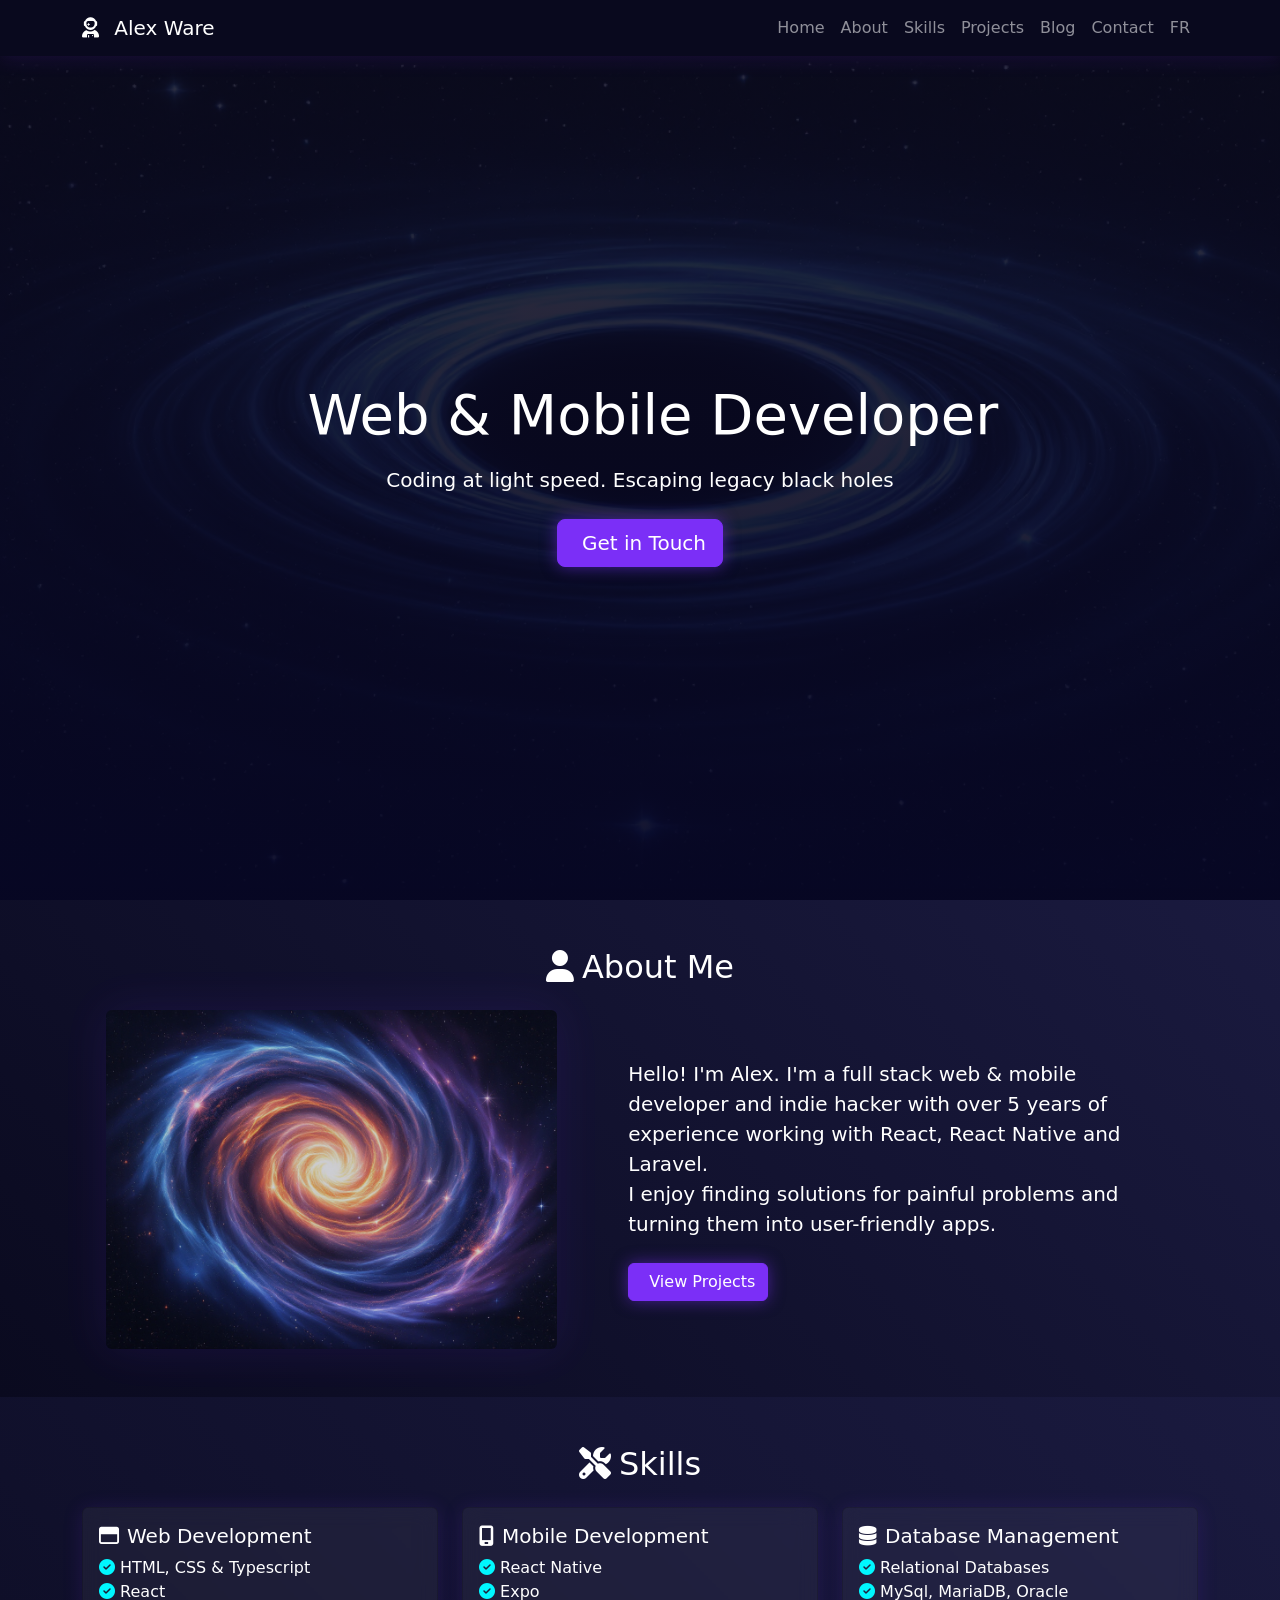
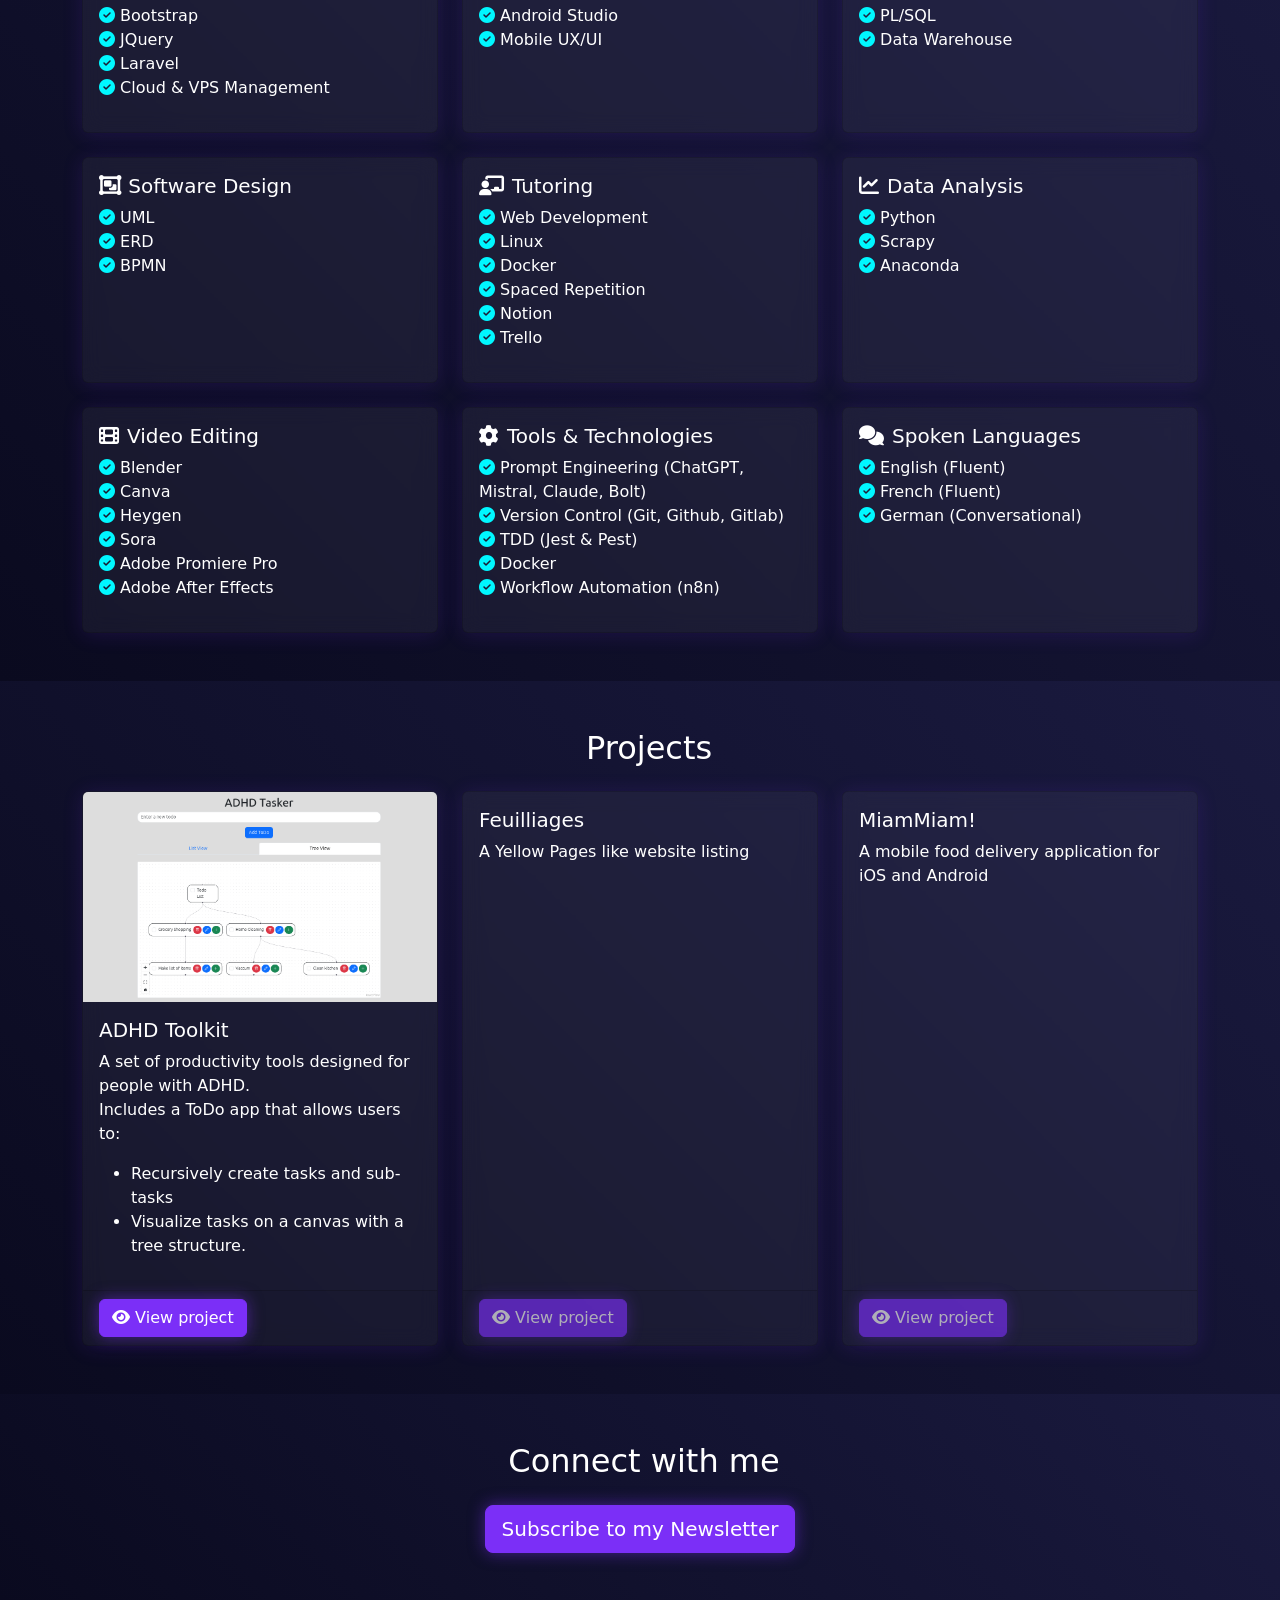
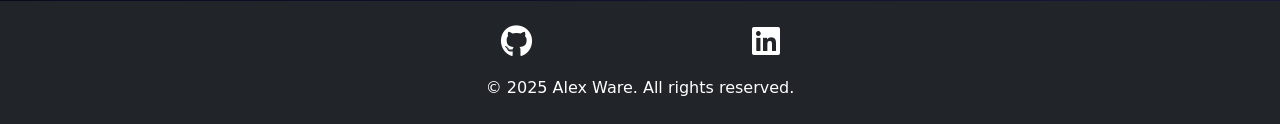
==== index.html @ 747a5944 "First Commit" ====
<!DOCTYPE html>
<html lang="en">
<head>
  <meta charset="UTF-8" />
  <meta name="viewport" content="width=device-width, initial-scale=1.0" />
  <title>Alex Ware Portfolio</title>
  <link rel="stylesheet" href="styles.css" />
</head>
<body>
  <!-- Navigation -->
  <nav class="navbar navbar-expand-lg navbar-dark fixed-top">
    <div class="container">
      <a class="navbar-brand" href="#">
        <i class="fa-solid fa-user-astronaut me-2"></i>
        Alex Ware
      </a>
      <button class="navbar-toggler" type="button" data-bs-toggle="collapse" data-bs-target="#navbarNav">
        <span class="navbar-toggler-icon"></span>
      </button>
      <div class="collapse navbar-collapse" id="navbarNav">
        <ul class="navbar-nav ms-auto">
          <li class="nav-item">
            <a class="nav-link" href="#home">Home</a>
          </li>
          <li class="nav-item">
            <a class="nav-link" href="#about">About</a>
          </li>
          <li class="nav-item">
            <a class="nav-link" href="#skills">Skills</a>
          </li>
          <li class="nav-item">
            <a class="nav-link" href="#projects">Projects</a>
          </li>
          <li class="nav-item">
            <a class="nav-link" target="_blank" href="https://medium.com/@alexware9">Blog</a>
          </li>
          <li class="nav-item">
            <a class="nav-link" href="#contact">Contact</a>
          </li>
          <li class="nav-item">
            <a class="nav-link" href="index.fr.html">FR</a>
          </li>
        </ul>
      </div>
    </div>
  </nav>

  <!-- Hero Section -->
  <section id="home" class="hero d-flex align-items-center">
    <div class="container text-center">
      <h1 class="display-4 mb-3">
        <i class="fa fa-rocket-takeoff me-2"></i>
        Web & Mobile Developer
      </h1>
      <p class="lead mb-4">Coding at light speed. Escaping legacy black holes</p>
      <a href="#contact" class="btn btn-primary btn-lg">
        <i class="fa fa-envelope-paper me-2"></i>Get in Touch
      </a>
    </div>
  </section>

  <!-- About Section -->
  <section id="about" class="py-5">
    <div class="container">
      <h2 class="text-center mb-4">
        <i class="fa fa-user me-2"></i>About Me
      </h2>
      <div class="row justify-content-around align-items-center">
        <div class="col-md-5">
          <img src="./assets/images/galaxy.jpg" alt="Profile" class="img-fluid rounded profile-image">
        </div>
        <div class="col-md-6">
          <p class="lead">
            Hello! I'm Alex. I'm a full stack web & mobile developer and indie hacker with over 5 years of experience working with
            React, React Native and Laravel.
          </br>
            I enjoy finding solutions for painful problems and turning them into user-friendly apps.
          </p>
          <div class="mt-4">
            <!-- <a href="#" class="btn btn-outline-primary me-2">
              <i class="fa fa-file-earmark-text me-2"></i>Download CV
            </a> -->
            <a href="#projects" class="btn btn-primary">
              <i class="fa fa-collection me-2"></i>View Projects
            </a>
          </div>
        </div>
      </div>
    </div>
  </section>

  <!-- Skills Section -->
  <section id="skills" class="py-5">
    <div class="container">
      <h2 class="text-center mb-4">
        <i class="fa fa-tools me-2"></i>Skills
      </h2>
      <div class="row g-4">
        <div class="col-md-4">
          <div class="card h-100">
            <div class="card-body">
              <h5 class="card-title">
                <i class="fa-regular fa-window-maximize me-2"></i>Web Development
              </h5>
              <ul class="list-unstyled">
                <li><i class="fa fa-check-circle"></i> HTML, CSS & Typescript</li>
                <li><i class="fa fa-check-circle"></i> React</li>
                <li><i class="fa fa-check-circle"></i> Bootstrap</li>
                <li><i class="fa fa-check-circle"></i> JQuery</li>
                <li><i class="fa fa-check-circle"></i> Laravel</li>
                <li><i class="fa fa-check-circle"></i> Cloud & VPS Management</li>
              </ul>
            </div>
          </div>
        </div>
        <div class="col-md-4">
          <div class="card h-100">
            <div class="card-body">
              <h5 class="card-title">
                <i class="fa fa-mobile-screen me-2"></i>Mobile Development
              </h5>
              <ul class="list-unstyled">
                <li><i class="fa fa-check-circle"></i> React Native</li>
                <li><i class="fa fa-check-circle"></i> Expo</li>
                <li><i class="fa fa-check-circle"></i> Android Studio</li>
                <li><i class="fa fa-check-circle"></i> Mobile UX/UI</li>
              </ul>
            </div>
          </div>
        </div>
        <div class="col-md-4">
          <div class="card h-100">
            <div class="card-body">
              <h5 class="card-title">
                <i class="fa fa-database me-2"></i>Database Management
              </h5>
              <ul class="list-unstyled">
                <li><i class="fa fa-check-circle"></i> Relational Databases</li>
                <li><i class="fa fa-check-circle"></i> MySql, MariaDB, Oracle</li>
                <li><i class="fa fa-check-circle"></i> PL/SQL</li>
                <li><i class="fa fa-check-circle"></i> Data Warehouse</li>
              </ul>
            </div>
          </div>
        </div>
        <div class="col-md-4">
          <div class="card h-100">
            <div class="card-body">
              <h5 class="card-title">
                <i class="fa fa-object-group" aria-hidden="true"></i> Software Design
              </h5>
              <ul class="list-unstyled">
                <li><i class="fa fa-check-circle"></i> UML</li>
                <li><i class="fa fa-check-circle"></i> ERD</li>
                <li><i class="fa fa-check-circle"></i> BPMN</li>
              </ul>
            </div>
          </div>
        </div>
        <div class="col-md-4">
          <div class="card h-100">
            <div class="card-body">
              <h5 class="card-title">
                <i class="fa fa-chalkboard-user me-2"></i>Tutoring
              </h5>
              <ul class="list-unstyled">
                <li><i class="fa fa-check-circle"></i> Web Development</li>
                <li><i class="fa fa-check-circle"></i> Linux</li>
                <li><i class="fa fa-check-circle"></i> Docker</li>
                <li><i class="fa fa-check-circle"></i> Spaced Repetition</li> 
                <li><i class="fa fa-check-circle"></i> Notion</li>
                <li><i class="fa fa-check-circle"></i> Trello</li>
              </ul>
            </div>
          </div>
        </div>
        <div class="col-md-4">
          <div class="card h-100">
            <div class="card-body">
              <h5 class="card-title">
                <i class="fa fa-chart-line me-2"></i>Data Analysis
              </h5>
              <ul class="list-unstyled">
                <li><i class="fa fa-check-circle"></i> Python</li>
                <li><i class="fa fa-check-circle"></i> Scrapy</li>
                <li><i class="fa fa-check-circle"></i> Anaconda</li>
              </ul>
            </div>
          </div>
        </div>
        <div class="col-md-4">
          <div class="card h-100">
            <div class="card-body">
              <h5 class="card-title">
                <i class="fa fa-film me-2"></i>Video Editing
              </h5>
              <ul class="list-unstyled">
                <li><i class="fa fa-check-circle"></i> Blender</li>
                <li><i class="fa fa-check-circle"></i> Canva</li>
                <li><i class="fa fa-check-circle"></i> Heygen</li>
                <li><i class="fa fa-check-circle"></i> Sora</li>
                <li><i class="fa fa-check-circle"></i> Adobe Promiere Pro</li>
                <li><i class="fa fa-check-circle"></i> Adobe After Effects</li>
              </ul>
            </div>
          </div>
        </div>
        <div class="col-md-4">
          <div class="card h-100">
            <div class="card-body">
              <h5 class="card-title">
                <i class="fa fa-gear me-2"></i>Tools & Technologies
              </h5>
              <ul class="list-unstyled">
                <li><i class="fa fa-check-circle"></i> Prompt Engineering (ChatGPT, Mistral, Claude, Bolt)</li>
                <li><i class="fa fa-check-circle"></i> Version Control (Git, Github, Gitlab)</li>
                <li><i class="fa fa-check-circle"></i> TDD (Jest & Pest)</li>
                <li><i class="fa fa-check-circle"></i> Docker</li>
                <li><i class="fa fa-check-circle"></i> Workflow Automation (n8n)</li>
              </ul>
            </div>
          </div>
        </div>
        <div class="col-md-4">
          <div class="card h-100">
            <div class="card-body">
              <h5 class="card-title">
                <i class="fa fa-comments me-2"></i>Spoken Languages
              </h5>
              <ul class="list-unstyled">
                <li><i class="fa fa-check-circle"></i> English (Fluent)</li>
                <li><i class="fa fa-check-circle"></i> French (Fluent)</li>
                <li><i class="fa fa-check-circle"></i> German (Conversational)</li>
              </ul>
            </div>
          </div>
        </div>
      </div>
    </div>
  </section>

  <!-- Projects -->
  <section id="projects" class="py-5">
    <div class="container">
      <h2 class="text-center mb-4">
        <i class="fa fa-kanban me-2"></i> Projects
      </h2>
      <div class="row">
        <div class="col-md-4">
          <div class="card h-100">
            <img src="./assets/images/adhdtasker.png" class="card-img-top" alt="ADHD Tasker app">
            <div class="card-body">
              <h5 class="card-title">ADHD Toolkit</h5>
              <p class="card-text">
                A set of productivity tools designed for people with ADHD. <br/>
                Includes a ToDo app that allows users to: <br/>
                <ul>
                  <li>Recursively create tasks and sub-tasks</li>
                  <li>Visualize tasks on a canvas with a tree structure.</li>
                </ul>
              </p>
            </div>
            <div class="card-footer">
              <a href="https://adhdtoolkit.app/" target="_blank" class="btn btn-primary">
                <i class="fa fa-eye"></i> View project
              </a>
            </div>
          </div>
        </div>
        <div class="col-md-4">
          <div class="card h-100">
            <!-- <img src="./assets/images/planets.jpg" class="card-img-top" alt="Project 1"> -->
            <div class="card-body">
              <h5 class="card-title">Feuilliages</h5>
              <p class="card-text">
                A Yellow Pages like website listing
              </p>
            </div>
            <div class="card-footer">
              <a href="feuillages.html" target="_blank" class="btn btn-primary disabled" aria-disabled="true">
                <i class="fa fa-eye"></i> View project
              </a>
            </div>
          </div>
        </div>
        <div class="col-md-4">
          <div class="card h-100">
            <!-- <img src="./assets/images/planets.jpg" class="card-img-top" alt="Project 2"> -->
            <div class="card-body">
              <h5 class="card-title">MiamMiam!</h5>
              <p class="card-text">
                A mobile food delivery application for iOS and Android
              </p>
            </div>
            <div class="card-footer">
              <a href="miammiam.html" target="_blank" class="btn btn-primary disabled" aria-disabled="true">
                <i class="fa fa-eye"></i> View project
              </a>
            </div>
          </div>
        </div>
      </div>
    </div>
  </section>

  <!-- Contact -->
  <section id="contact" class="py-5">
    <div class="container">
      <h2 class="text-center mb-4">
        <i class="fa fa-share-fill me-2"></i>Connect with me
      </h2>
      <div class="row justify-content-center">
        <div class="col-md-6 text-center">
          <a href="https://alex-ware.kit.com/fed20cd15d" target="_blank" class="btn btn-primary btn-lg">
            Subscribe to my Newsletter
          </a>
        </div>
      </div>
    </div>
  </section>

  <!-- Footer -->
  <footer class="bg-dark text-white py-4">
    <div class="container d-flex flex-column align-items-center text-center">
      <div class="social-links w-25 d-flex justify-content-between mb-3">
        <a href="https://github.com/alexware9" class="text-white" target="_blank"><i class="fab fa-github fa-2x"></i></a>
        <a href="https://www.linkedin.com/in/alex-d-74a234359/" class="text-white" target="_blank"><i class="fab fa-linkedin fa-2x"></i></a>
      </div>
      <p class="mb-0">© 2025 Alex Ware. All rights reserved.</p>
    </div>
  </footer>
  <script src="https://cdn.jsdelivr.net/npm/bootstrap@5.3.3/dist/js/bootstrap.bundle.min.js"></script>
</body>
</html>
---- styles.css ----
@import 'https://cdn.jsdelivr.net/npm/bootstrap@5.3.3/dist/css/bootstrap.min.css';
@import 'https://cdnjs.cloudflare.com/ajax/libs/font-awesome/6.7.2/css/all.min.css';



:root {
    --primary-color: #7b2ff7;
    --primary-hover-color: #6420d9;

    --dark-color: #0a0a1f;
    --accent-color: #00f7ff;

    --light-text-color: white;
    --dark-text-color: #333;

    --body-padding-top: 3rem;

    --space-gradient: linear-gradient(45deg, #0a0a1f, #1a1a3f);
    --card-gradient: linear-gradient(90deg, #0a0a1f, #1a1a3f);

    --box-shadow-color: rgba(123, 47, 247, 0.15);

}

body,
html {
    font-size: 100%;
    background-color: var(--dark-color);
    color: var(--light-text-color);

}

body {
    padding-top: var(--body-padding-top);
}

/* Navigation */
.navbar {
    background: rgba(10, 10, 31, 0.85);
    backdrop-filter: blur(1rem);
    box-shadow: 0 0.12rem 1.25rem var(--box-shadow-color);
}

.nav-link:hover,
.nav-link.active {
  color: var(--accent-color);
}

/* Sections */

section {
    background: var(--space-gradient);
}

    /* Hero */
    .hero {
        /* position: relative; */
        min-height: calc(100vh - var(--body-padding-top));
        background: linear-gradient(rgba(11, 11, 31, 0.85), rgba(7, 7, 37, 0.95)),
            url('assets/images/black-hole.jpg') center/cover;
    }

    /* Skills */
    .card {
        background: rgba(255, 255, 255, 0.05);
        backdrop-filter: blur(10px);
        box-shadow: 0 0.12rem 1.25rem var(--box-shadow-color);
        color: var(--light-text-color);
        transition: all 0.3s ease-in-out;
    }

    .card:hover {
        transform: translateY(-5px);
        box-shadow: 0 0.12rem 1.25rem var(--primary-hover-color);
    }

/* Buttons */

.btn-primary, .btn-primary.disabled {
    background-color: var(--primary-color);
    border-color: var(--primary-color);
    box-shadow: 0rem 0rem 1rem rgba(123, 47, 247, 0.5);
}

.btn-primary:hover {
    background-color: var(--primary-hover-color);
    border-color: var(--primary-hover-color);
    box-shadow: 0rem 0rem 1rem rgba(123, 47, 247, 0.8);
}

/* Images */
.profile-image {
    opacity: 0.8;
    box-shadow: 0 0 3rem var(--box-shadow-color);
}

/* Icons */
.fa-check-circle {
    color: var(--accent-color);
}

.social-links i {
    transition: color 0.3s ease;
}
.social-links i:hover {
    color:  var(--accent-color);
}
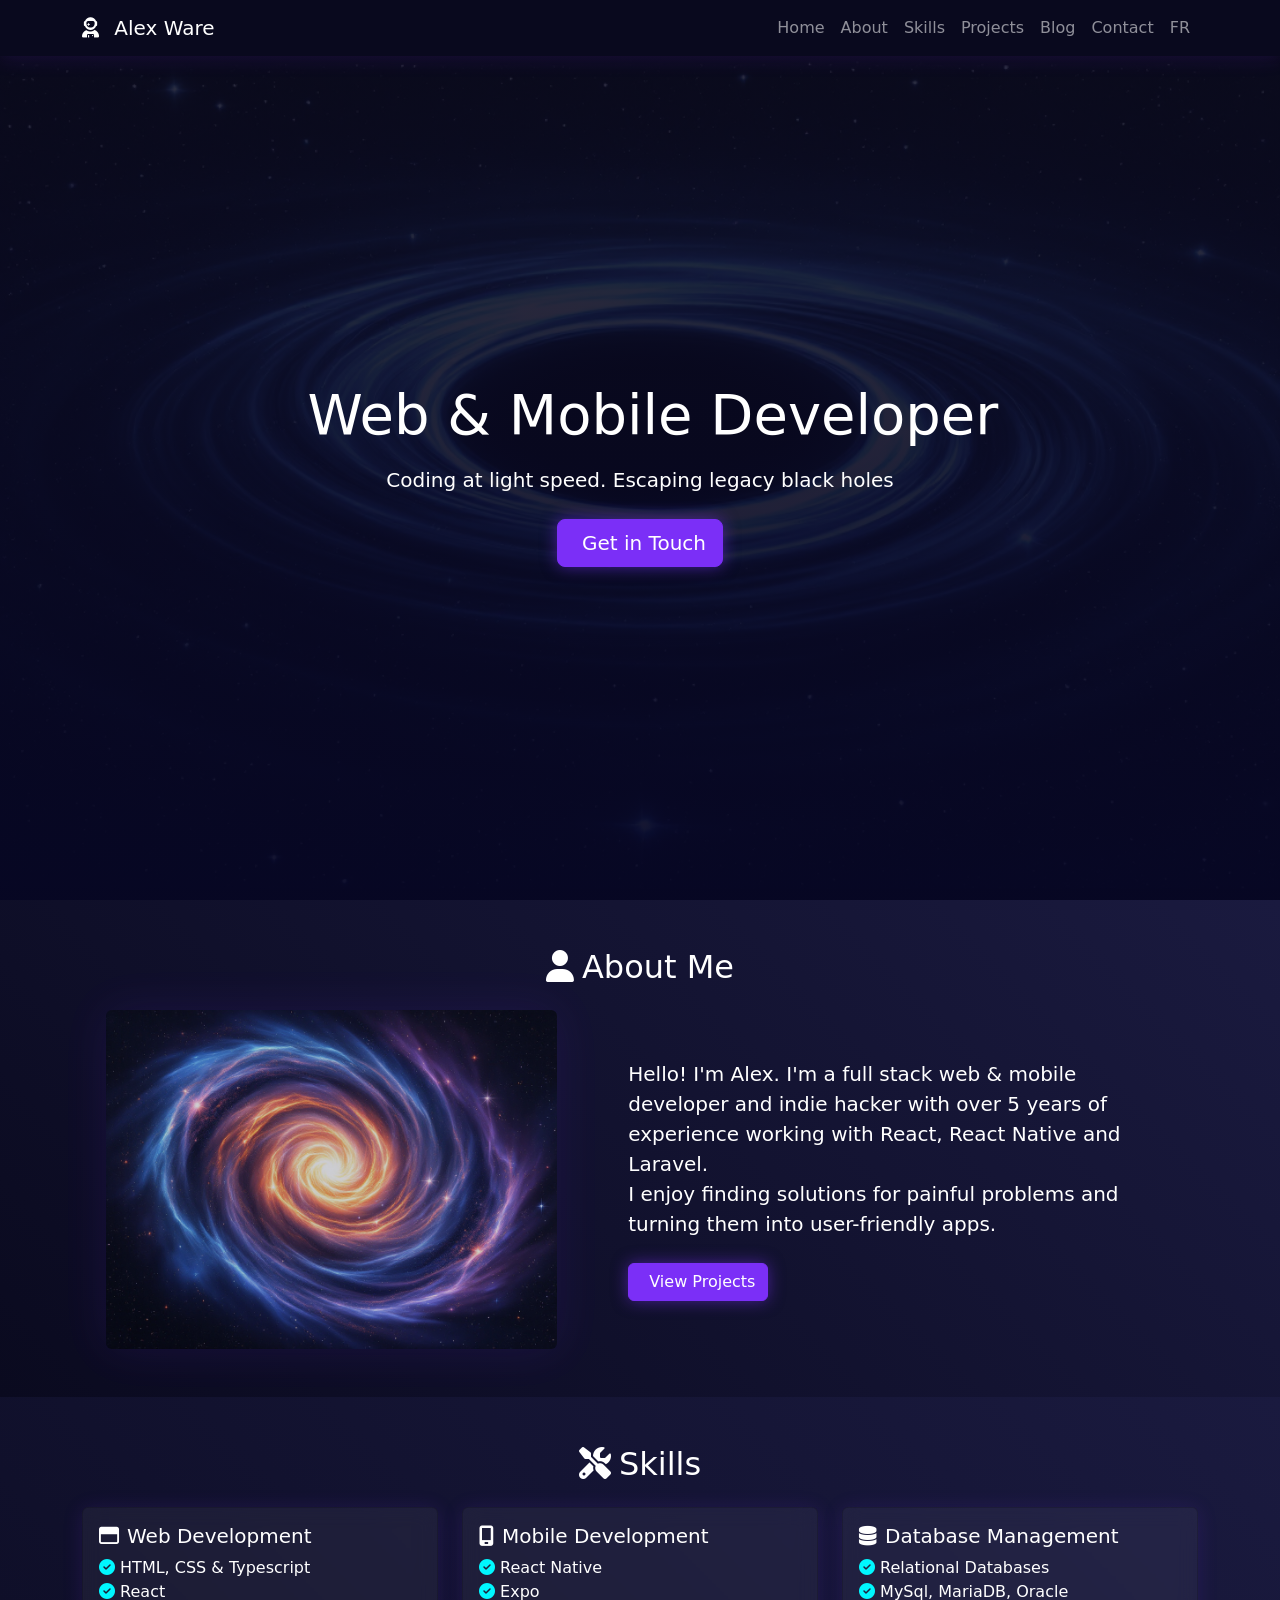
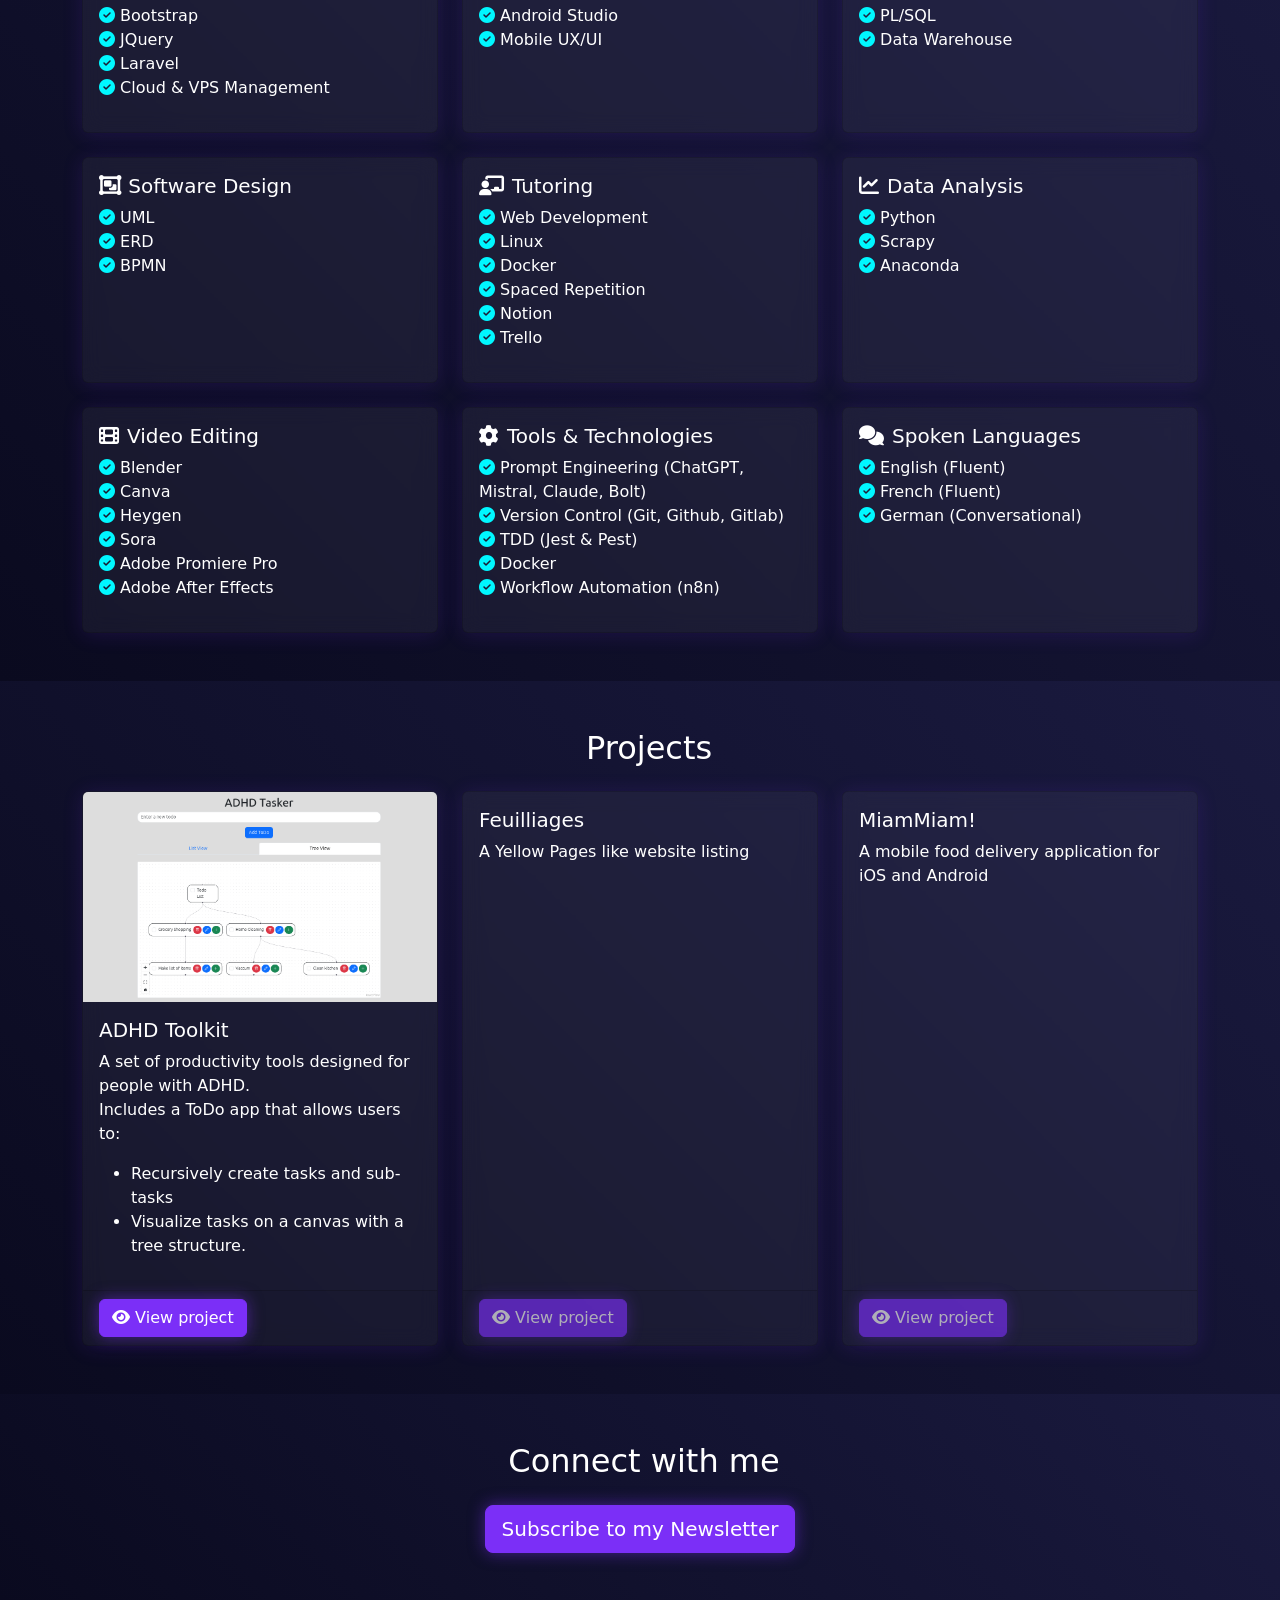
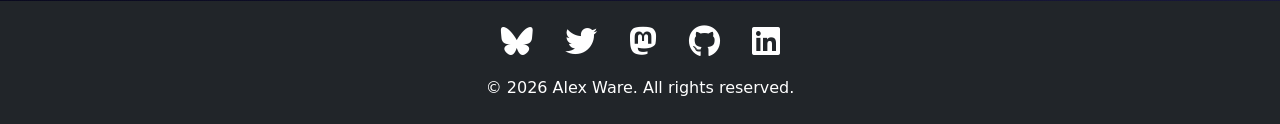
==== commit 5a4dc912: "Add social media links" ====
--- a/index.html
+++ b/index.html
@@ -323,10 +323,13 @@
   <footer class="bg-dark text-white py-4">
     <div class="container d-flex flex-column align-items-center text-center">
       <div class="social-links w-25 d-flex justify-content-between mb-3">
+        <a href="https://bsky.app/profile/alexware9.bsky.social" class="text-white" target="_blank"><i class="fab fa-bluesky fa-2x"></i></a>
+        <a href="https://x.com/alexware9" class="text-white" target="_blank"><i class="fab fa-twitter fa-2x"></i></a>
+        <a href="https://mastodon.social/@alexware9" class="text-white" target="_blank"><i class="fab fa-mastodon fa-2x"></i></a>
         <a href="https://github.com/alexware9" class="text-white" target="_blank"><i class="fab fa-github fa-2x"></i></a>
         <a href="https://www.linkedin.com/in/alex-d-74a234359/" class="text-white" target="_blank"><i class="fab fa-linkedin fa-2x"></i></a>
       </div>
-      <p class="mb-0">© 2025 Alex Ware. All rights reserved.</p>
+      <p class="mb-0">© 2026 Alex Ware. All rights reserved.</p>
     </div>
   </footer>
   <script src="https://cdn.jsdelivr.net/npm/bootstrap@5.3.3/dist/js/bootstrap.bundle.min.js"></script>
